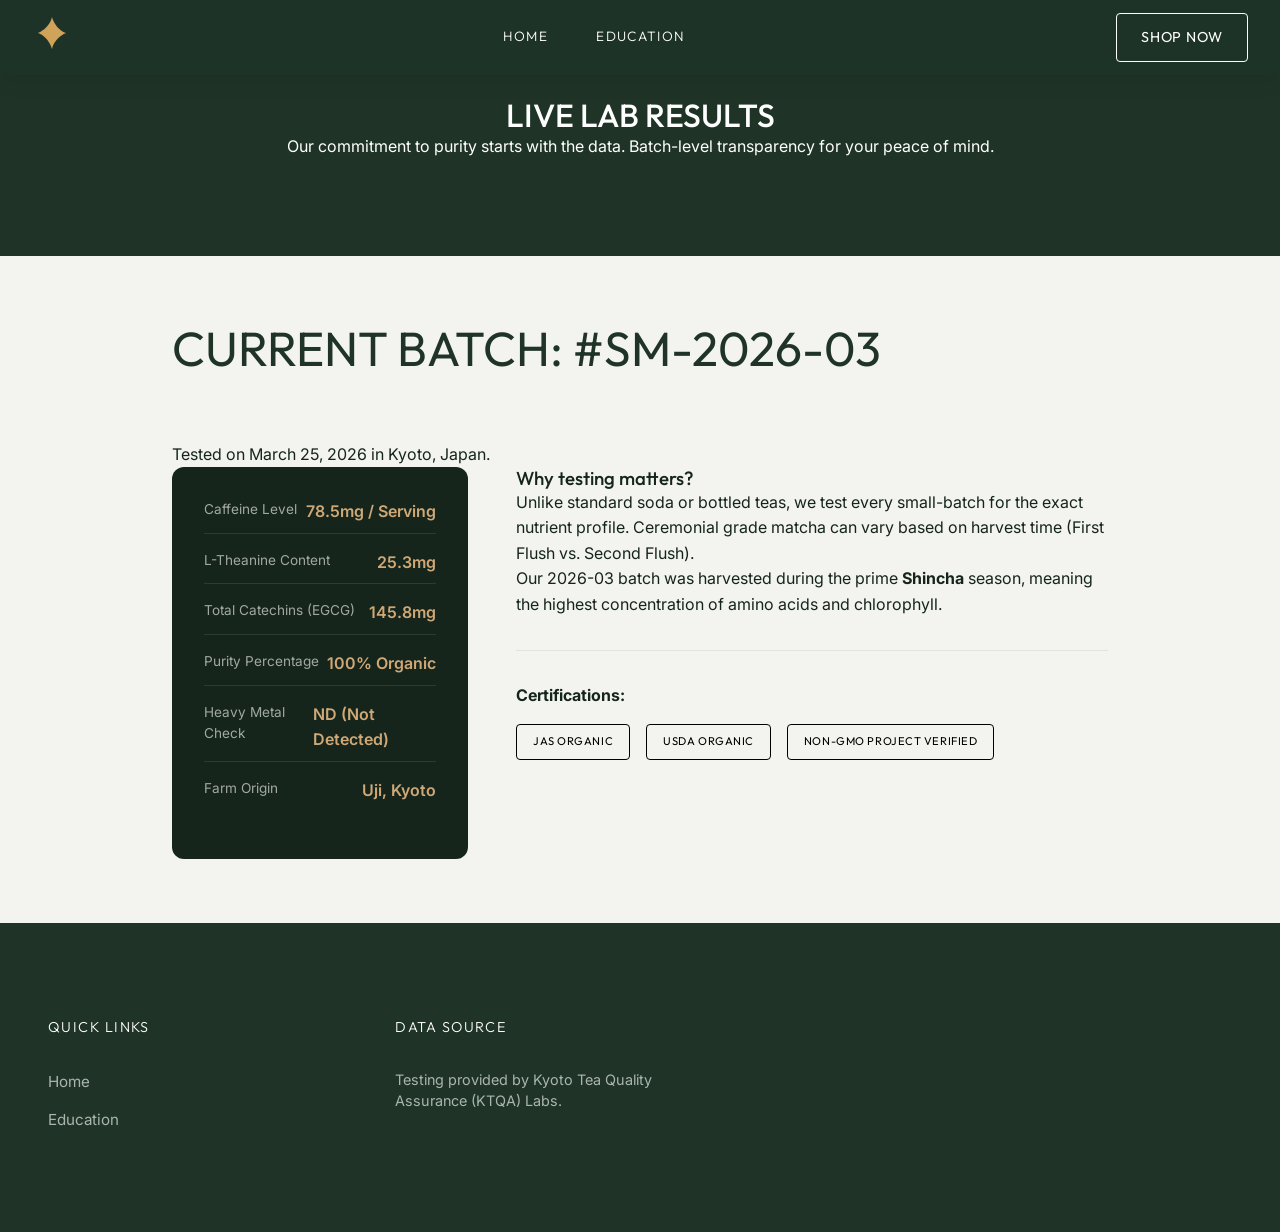
==== site/batch-results.html @ efbbfa59 "feat: initialize website with landing page, education hub, and batch results dashboard" ====
<!DOCTYPE html>
<html lang="en">

<head>
    <meta charset="UTF-8">
    <meta name="viewport" content="width=device-width, initial-scale=1.0">
    <title>Live Lab | Batch Testing Results | Sparkling Matcha</title>
    <meta name="description"
        content="View real-time testing for your sparkling matcha batch. Radical transparency in antioxidants, caffeine, and purity.">
    <link rel="stylesheet" href="style.css">
    <link rel="preconnect" href="https://fonts.googleapis.com">
    <link rel="preconnect" href="https://fonts.gstatic.com" crossorigin>
    <link href="https://fonts.googleapis.com/css2?family=Outfit:wght@300;400;500;600;700&family=Inter:wght@300;400;500;600&display=swap" rel="stylesheet">
</head>

<body>
    <!-- Navigation -->
    <nav class="navbar scrolled">
        <div class="nav-container">
            <a href="index.html" class="logo">
                <svg width="40" height="40" viewBox="0 0 40 40" fill="none" xmlns="http://www.w3.org/2000/svg">
                    <path d="M20 0C20 0 23 12 34 16C34 16 23 20 20 32C20 32 17 20 6 16C6 16 17 12 20 0Z" fill="#D0A35A" />
                </svg>
            </a>
            <div class="nav-links">
                <a href="index.html">HOME</a>
                <a href="education.html">EDUCATION</a>
            </div>
            <div class="nav-actions">
                <a href="index.html#shop" class="btn btn-outline">SHOP NOW</a>
            </div>
        </div>
    </nav>

    <!-- Lab Hero -->
    <header class="edu-hero">
        <div class="container">
            <h1>LIVE LAB RESULTS</h1>
            <p>Our commitment to purity starts with the data. Batch-level transparency for your peace of mind.</p>
        </div>
    </header>

    <main class="edu-container">
        <section class="lab-dashboard">
            <h2 class="section-title">CURRENT BATCH: #SM-2026-03</h2>
            <p>Tested on March 25, 2026 in Kyoto, Japan.</p>
            
            <div class="lab-grid">
                <!-- Batch Info Card -->
                <div class="batch-box">
                    <div class="stat-row">
                        <span class="stat-label">Caffeine Level</span>
                        <span class="stat-value">78.5mg / Serving</span>
                    </div>
                    <div class="stat-row">
                        <span class="stat-label">L-Theanine Content</span>
                        <span class="stat-value">25.3mg</span>
                    </div>
                    <div class="stat-row">
                        <span class="stat-label">Total Catechins (EGCG)</span>
                        <span class="stat-value">145.8mg</span>
                    </div>
                    <div class="stat-row">
                        <span class="stat-label">Purity Percentage</span>
                        <span class="stat-value">100% Organic</span>
                    </div>
                    <div class="stat-row">
                        <span class="stat-label">Heavy Metal Check</span>
                        <span class="stat-value">ND (Not Detected)</span>
                    </div>
                    <div class="stat-row" style="border-bottom: none;">
                        <span class="stat-label">Farm Origin</span>
                        <span class="stat-value">Uji, Kyoto</span>
                    </div>
                </div>

                <!-- Lab Explanation -->
                <div class="lab-text">
                    <h3>Why testing matters?</h3>
                    <p>Unlike standard soda or bottled teas, we test every small-batch for the exact nutrient profile. Ceremonial grade matcha can vary based on harvest time (First Flush vs. Second Flush).</p>
                    <p>Our 2026-03 batch was harvested during the prime <strong>Shincha</strong> season, meaning the highest concentration of amino acids and chlorophyll.</p>
                    <div class="divider" style="margin: 2rem 0; border-top: 1px solid #e2e4dc;"></div>
                    <p><strong>Certifications:</strong></p>
                    <div style="display: flex; gap: 1rem; margin-top: 1rem;">
                        <span class="btn btn-outline btn-dark" style="color: black; border-color: black; font-size: 0.7rem; padding: 0.5rem 1rem;">JAS Organic</span>
                        <span class="btn btn-outline btn-dark" style="color: black; border-color: black; font-size: 0.7rem; padding: 0.5rem 1rem;">USDA Organic</span>
                        <span class="btn btn-outline btn-dark" style="color: black; border-color: black; font-size: 0.7rem; padding: 0.5rem 1rem;">Non-GMO Project Verified</span>
                    </div>
                </div>
            </div>
        </section>
    </main>

    <footer class="footer">
        <div class="container footer-grid">
            <div class="footer-links">
                <h4>QUICK LINKS</h4>
                <ul>
                    <li><a href="index.html">Home</a></li>
                    <li><a href="education.html">Education</a></li>
                </ul>
            </div>
            <div class="footer-transparency">
                <h4>DATA SOURCE</h4>
                <p>Testing provided by Kyoto Tea Quality Assurance (KTQA) Labs.</p>
            </div>
        </div>
    </footer>

    <script src="script.js"></script>
</body>

</html>
---- site/style.css ----
/* Reset & Base Styles */
:root {
    --color-bg-light: #f3f4ef;
    --color-bg-dark: #1f3427;
    --color-bg-darker: #15251c;
    --color-accent: #d0a876;
    --color-accent-hover: #ebc18d;
    --color-text-dark: #15251c;
    --color-text-light: #ffffff;
    --color-text-muted: #aab5af;

    --font-heading: 'Outfit', sans-serif;
    --font-body: 'Inter', sans-serif;

    --spacing-xs: 0.5rem;
    --spacing-sm: 1rem;
    --spacing-md: 2rem;
    --spacing-lg: 4rem;
    --spacing-xl: 6rem;

    --border-radius: 12px;
    --transition-fast: 0.2s cubic-bezier(0.4, 0, 0.2, 1);
    --transition-medium: 0.4s cubic-bezier(0.4, 0, 0.2, 1);
}

* {
    margin: 0;
    padding: 0;
    box-sizing: border-box;
    -webkit-font-smoothing: antialiased;
    -moz-osx-font-smoothing: grayscale;
}

body {
    font-family: var(--font-body);
    background-color: var(--color-bg-light);
    color: var(--color-text-dark);
    line-height: 1.6;
    overflow-x: hidden;
    margin: 0;
    padding: 0;
}

h1,
h2,
h3,
h4 {
    font-family: var(--font-heading);
    font-weight: 500;
    line-height: 1.2;
}

a {
    text-decoration: none;
    color: inherit;
    transition: var(--transition-fast);
}

ul {
    list-style: none;
}

/* Screen Reader Only / Visually Hidden */
.sr-only {
    position: absolute;
    width: 1px;
    height: 1px;
    padding: 0;
    margin: -1px;
    overflow: hidden;
    clip: rect(0, 0, 0, 0);
    white-space: nowrap;
    border: 0;
}

.container {
    width: 100%;
    max-width: 1400px;
    margin: 0 auto;
    padding: 0 var(--spacing-sm);
}

/* Preloader */
.preloader {
    position: fixed;
    top: 0;
    left: 0;
    width: 100vw;
    height: 100vh;
    background-color: var(--color-bg-darker);
    display: flex;
    justify-content: center;
    align-items: center;
    z-index: 9999;
    transition: opacity 0.5s ease, visibility 0.5s ease;
}

.preloader.fade-out {
    opacity: 0;
    visibility: hidden;
}

.spinner {
    width: 50px;
    height: 50px;
    border: 3px solid rgba(208, 163, 90, 0.2);
    border-radius: 50%;
    border-top-color: var(--color-accent);
    animation: spin 1s linear infinite;
}

@keyframes spin {
    to {
        transform: rotate(360deg);
    }
}

/* Typography Enhancements */
.section-title {
    font-size: 3rem;
    margin-bottom: var(--spacing-lg);
    font-weight: 400;
    color: var(--color-bg-dark);
}

/* Button Component */
.btn {
    display: inline-flex;
    align-items: center;
    justify-content: center;
    padding: 0.75rem 1.5rem;
    font-family: var(--font-heading);
    font-weight: 400;
    font-size: 0.9rem;
    letter-spacing: 0.05em;
    border-radius: 4px;
    /* Slight pill feel or sharp? Mockup is slightly rounded */
    cursor: pointer;
    transition: var(--transition-medium);
    border: 1px solid transparent;
    text-transform: uppercase;
}

.btn-solid {
    background-color: var(--color-accent);
    color: var(--color-bg-darker);
    font-weight: 500;
}

.btn-solid:hover {
    background-color: var(--color-accent-hover);
    transform: translateY(-2px);
    box-shadow: 0 4px 12px rgba(208, 168, 118, 0.4);
}

.btn-outline {
    background-color: transparent;
    border-color: var(--color-text-light);
    color: var(--color-text-light);
}

.btn-outline:hover {
    background-color: var(--color-text-light);
    color: var(--color-bg-dark);
}

.btn-full {
    width: 100%;
}

/* Navigation Section */
.navbar {
    position: fixed;
    top: 0;
    left: 0;
    width: 100%;
    z-index: 1000;
    background-color: var(--color-bg-dark);
    /* Solid background initially */
    padding: 1rem 0;
    transition: background-color var(--transition-medium), padding var(--transition-medium), box-shadow var(--transition-medium);
}

.navbar.scrolled {
    background-color: rgba(31, 52, 39, 0.95);
    backdrop-filter: blur(10px);
    padding: 0.8rem 0;
    box-shadow: 0 4px 20px rgba(0, 0, 0, 0.1);
}

.nav-container {
    display: flex;
    justify-content: space-between;
    align-items: center;
    max-width: 1400px;
    margin: 0 auto;
    padding: 0 2rem;
}

.logo svg {
    display: block;
    transition: transform var(--transition-fast);
}

.logo:hover svg {
    transform: scale(1.05);
}

.nav-links {
    display: flex;
    gap: 3rem;
}

.nav-links a {
    color: var(--color-text-light);
    font-family: var(--font-heading);
    font-size: 0.85rem;
    font-weight: 300;
    letter-spacing: 0.1em;
    text-transform: uppercase;
    position: relative;
    padding: 0.5rem 0;
}

.nav-links a::after {
    content: '';
    position: absolute;
    bottom: 0;
    left: 0;
    width: 0;
    height: 1px;
    background-color: var(--color-accent);
    transition: width var(--transition-medium);
}

.nav-links a:hover::after {
    width: 100%;
}

.nav-actions {
    display: flex;
    align-items: center;
    gap: 1rem;
}

.mobile-menu-btn {
    background: none;
    border: none;
    cursor: pointer;
    display: none;
}

/* Hero Section */
.hero {
    position: relative;
    height: 100vh;
    /* Takes up entire viewport */
    min-height: 500px;
    display: flex;
    align-items: flex-end;
    overflow: hidden;
    padding-bottom: var(--spacing-xl);
}

.hero-bg {
    position: absolute;
    top: 0;
    left: 0;
    width: 100%;
    height: 100%;
    z-index: -1;
}

.hero-bg img {
    width: 100%;
    height: 100%;
    object-fit: cover;
    object-position: center;
    /* Removed animation for smoother feel, using CSS overlay instead */
}

/* Gradient Overlay for Text Readability */
.hero::after {
    content: '';
    position: absolute;
    bottom: 0;
    left: 0;
    width: 100%;
    height: 60%;
    background: linear-gradient(to top, rgba(15, 25, 18, 0.9), transparent);
    z-index: 0;
}

.hero-content {
    position: relative;
    z-index: 10;
    display: flex;
    justify-content: space-between;
    align-items: flex-end;
    width: 100%;
    max-width: 1400px;
    margin: 0 auto;
    padding: 0 4rem;
}

.hero-text h1 {
    color: var(--color-text-light);
    font-size: 4rem;
    font-weight: 400;
    line-height: 1.1;
    margin-bottom: 0.5rem;
    letter-spacing: 0.02em;
}

.hero-text p {
    color: var(--color-text-light);
    font-size: 1.2rem;
    font-weight: 300;
    opacity: 0.9;
}

.hero-cta {
    margin-bottom: 2rem;
}

/* Products Section */
.products {
    padding: var(--spacing-xl) 2rem;
    background-color: var(--color-bg-light);
}

.products-grid {
    display: grid;
    grid-template-columns: repeat(3, 1fr);
    gap: 2rem;
}

.product-card {
    position: relative;
    border-radius: var(--border-radius);
    overflow: hidden;
    aspect-ratio: 3/4;
    cursor: pointer;
    box-shadow: 0 10px 30px rgba(0, 0, 0, 0.05);
    background-color: #e2e4dc;
    /* Placeholder color in case image has alpha */
}

.product-card:hover .product-image img {
    transform: scale(1.05);
}

.product-image {
    width: 100%;
    height: 100%;
    position: relative;
}

.product-image img {
    width: 100%;
    height: 100%;
    object-fit: cover;
    transition: transform var(--transition-medium);
}

.product-card::before {
    content: '';
    position: absolute;
    bottom: 0;
    left: 0;
    width: 100%;
    height: 50%;
    background: linear-gradient(to top, rgba(20, 20, 20, 0.8), transparent);
    z-index: 1;
    pointer-events: none;
}

.product-info {
    position: absolute;
    bottom: 0;
    left: 0;
    width: 100%;
    padding: 2rem;
    z-index: 10;
    display: flex;
    flex-direction: column;
    align-items: center;
    gap: 1rem;
    opacity: 0.9;
    /* Slight opacity until hover */
    transition: opacity var(--transition-fast), transform var(--transition-medium);
    transform: translateY(10px);
}

.product-card:hover .product-info {
    opacity: 1;
    transform: translateY(0);
}

.product-link,
.discover-btn {
    background: none;
    border: none;
    cursor: pointer;
    font-family: var(--font-body);
    color: var(--color-text-light);
    font-size: 0.75rem;
    letter-spacing: 0.1em;
    text-transform: uppercase;
    text-decoration: underline;
    text-underline-offset: 4px;
    padding: 0;
    transition: color var(--transition-fast);
}

.product-link:hover,
.discover-btn:hover {
    color: var(--color-accent);
}

/* Overlay Styles */
.product-overlay {
    position: absolute;
    top: 0;
    left: 0;
    width: 100%;
    height: 100%;
    background-color: rgba(31, 52, 39, 0.9);
    z-index: 20;
    display: flex;
    align-items: stretch;
    justify-content: center;
    padding: 3rem 2rem 2rem 2rem;
    color: var(--color-text-light);
    opacity: 0;
    visibility: hidden;
    pointer-events: none;
    transition: opacity var(--transition-medium), visibility var(--transition-medium);
}

.product-card.overlay-active .product-overlay {
    opacity: 1;
    visibility: visible;
    pointer-events: all;
}

.overlay-content {
    display: flex;
    flex-direction: column;
    align-items: center;
    width: 100%;
    text-align: center;
    transform: translateY(20px);
    transition: transform var(--transition-medium);
}

.product-card.overlay-active .overlay-content {
    transform: translateY(0);
}

.overlay-content h3 {
    font-size: 1.5rem;
    margin-bottom: 1rem;
    color: var(--color-accent);
}

.overlay-content p {
    font-size: 0.95rem;
    margin-bottom: 1.5rem;
    line-height: 1.5;
    font-weight: 300;
}

.overlay-content p:last-of-type {
    margin-top: auto;
    margin-bottom: 2rem;
}

.product-card.overlay-active .product-info {
    opacity: 0 !important;
    visibility: hidden;
    pointer-events: none;
}

/* Background text styling for the cards, hidden behind image if image is full */
.bg-text {
    position: absolute;
    top: 50%;
    left: 50%;
    transform: translate(-50%, -50%);
    color: rgba(255, 255, 255, 0.7);
    font-size: 5rem;
    font-weight: 300;
    white-space: nowrap;
    z-index: 0;
    pointer-events: none;
    letter-spacing: 0.05em;
    mix-blend-mode: overlay;
}

/* Benefits Section */
.benefits {
    padding: var(--spacing-xl) 2rem;
    background-color: #f8f9f6;
    border-top: 1px solid #e2e4dc;
}

.benefits .container {
    max-width: 1200px;
}

.benefits-grid {
    display: grid;
    grid-template-columns: repeat(4, 1fr);
    gap: 3rem;
    align-items: flex-start;
}

.benefit-item {
    display: flex;
    align-items: center;
    gap: 1.5rem;
}

.benefit-item .icon {
    flex-shrink: 0;
    transition: transform var(--transition-fast);
}

.benefit-item:hover .icon {
    transform: translateY(-5px);
}

.benefit-text h3 {
    font-family: var(--font-heading);
    font-size: 1.1rem;
    font-weight: 600;
    color: var(--color-bg-dark);
    margin-bottom: 0.5rem;
    text-transform: uppercase;
    letter-spacing: 0.05em;
}

.benefit-text p {
    font-family: var(--font-body);
    font-size: 0.9rem;
    color: var(--color-text-dark);
    opacity: 0.8;
    line-height: 1.4;
}

/* Footer Section */
.footer {
    background-color: var(--color-bg-dark);
    color: var(--color-text-light);
    padding: var(--spacing-xl) 2rem;
}

.footer-grid {
    display: grid;
    grid-template-columns: 1fr 1.5fr 1fr auto;
    /* Social columns wider */
    gap: 4rem;
    align-items: start;
}

.footer h4 {
    font-size: 0.9rem;
    font-weight: 300;
    letter-spacing: 0.1em;
    color: var(--color-text-light);
    margin-bottom: 2rem;
    text-transform: uppercase;
}

.social-header {
    display: flex;
    align-items: center;
    gap: 0.5rem;
    font-family: var(--font-heading);
    font-size: 0.9rem;
    letter-spacing: 0.05em;
    margin-bottom: 1.5rem;
}

.social-thumbnails {
    display: flex;
    gap: 0.5rem;
}

.social-thumbnails img {
    width: 60px;
    height: 60px;
    object-fit: cover;
    border-radius: 4px;
    cursor: pointer;
    transition: transform var(--transition-fast);
}

.social-thumbnails img:hover {
    transform: scale(1.1);
}

.newsletter-form {
    display: flex;
    gap: 0;
}

.newsletter-form input {
    background-color: var(--color-text-light);
    border: none;
    padding: 0.75rem 1rem;
    font-family: var(--font-body);
    font-size: 0.9rem;
    width: 100%;
    max-width: 250px;
    border-radius: 4px 0 0 4px;
    outline: none;
    color: var(--color-text-dark);
}

.newsletter-form .btn {
    border-radius: 0 4px 4px 0;
}

.footer-links ul {
    display: flex;
    flex-direction: column;
    gap: 0.8rem;
}

.footer-links a {
    color: var(--color-text-muted);
    font-size: 0.95rem;
}

.footer-links a:hover {
    color: var(--color-text-light);
    padding-left: 5px;
    /* Tiny slide animation on hover */
}

/* Responsive Desgin */
@media (max-width: 1024px) {
    .hero-text h1 {
        font-size: 3rem;
    }

    .products-grid {
        grid-template-columns: repeat(2, 1fr);
    }

    .benefits-grid {
        grid-template-columns: repeat(2, 1fr);
        row-gap: 3rem;
    }

    .footer-grid {
        grid-template-columns: 1fr 1fr;
        row-gap: 4rem;
    }
}

@media (max-width: 768px) {

    /* Navbar adjustments */
    .hero {
        padding-bottom: 2rem;
        /* Move button down on mobile */
    }

    .nav-links {
        position: fixed;
        top: 0;
        right: -100%;
        width: 80%;
        max-width: 300px;
        height: 100vh;
        background-color: var(--color-bg-darker);
        flex-direction: column;
        justify-content: center;
        align-items: center;
        transition: right var(--transition-medium);
        z-index: 1001;
        /* Above navbar */
        box-shadow: -10px 0 30px rgba(0, 0, 0, 0.5);
    }

    .nav-links.active {
        right: 0;
    }

    .nav-container {
        padding: 0 1rem;
    }

    .nav-actions .btn-outline {
        display: none;
        /* Hide Shop Now on very small mobile for space, or keep it? */
    }

    .mobile-menu-btn {
        display: flex;
        z-index: 1002;
    }

    .hero-text {
        display: none;
    }

    .hero-content {
        flex-direction: column;
        align-items: center;
        /* Center the CTA button since text is gone */
        padding: 0 1.5rem;
        gap: 2rem;
        width: 100%;
    }

    .hero-text h1 {
        font-size: 2.5rem;
    }

    .products-grid {
        grid-template-columns: 1fr;
    }

    .product-card {
        aspect-ratio: auto;
        height: 500px;
    }

    .benefits-grid {
        grid-template-columns: 1fr;
        gap: 2rem;
    }

    .footer-grid {
        grid-template-columns: 1fr;
        gap: 3rem;
    }
}

/* New Sections Styling */
.section-subtitle {
    text-align: center;
    font-size: 1.1rem;
    color: var(--color-text-dark);
    opacity: 0.7;
    margin-top: -2rem;
    margin-bottom: 3rem;
}

/* UGC Grid */
.ugc {
    padding: var(--spacing-xl) 2rem;
    background-color: var(--color-bg-darker);
    color: var(--color-text-light);
}

.ugc .section-title {
    color: var(--color-text-light);
    text-align: center;
}

.ugc-grid {
    display: grid;
    grid-template-columns: repeat(4, 1fr);
    gap: 1.5rem;
}

.ugc-item {
    position: relative;
    border-radius: var(--border-radius);
    overflow: hidden;
    aspect-ratio: 1/1;
    background-color: #000;
}

.ugc-item img, 
.ugc-item video {
    width: 100%;
    height: 100%;
    object-fit: cover;
    opacity: 0.8;
    transition: opacity var(--transition-fast), transform var(--transition-medium);
}

.ugc-item:hover img,
.ugc-item:hover video {
    opacity: 1;
    transform: scale(1.05);
}

.social-tag {
    position: absolute;
    bottom: 1rem;
    left: 1rem;
    background: rgba(0, 0, 0, 0.6);
    backdrop-filter: blur(4px);
    padding: 0.3rem 0.8rem;
    border-radius: 20px;
    font-size: 0.75rem;
    font-weight: 500;
    letter-spacing: 0.05em;
}

.video-placeholder {
    width: 100%;
    height: 100%;
    display: flex;
    flex-direction: column;
    justify-content: center;
    align-items: center;
    gap: 1rem;
    color: var(--color-accent);
    background: linear-gradient(45deg, #15251c, #1f3427);
}

/* Store Locator */
.store-locator {
    padding: var(--spacing-xl) 2rem;
    background-color: var(--color-bg-light);
}

.locator-content {
    max-width: 800px;
    margin: 0 auto;
    text-align: center;
}

.store-finder {
    display: flex;
    gap: 0;
    margin: 2rem 0;
    justify-content: center;
}

.store-finder input {
    padding: 1rem 1.5rem;
    border: 1px solid #e2e4dc;
    border-radius: 4px 0 0 4px;
    width: 100%;
    max-width: 400px;
    font-family: var(--font-body);
    outline: none;
}

.store-finder .btn {
    border-radius: 0 4px 4px 0;
}

.store-results {
    display: grid;
    grid-template-columns: repeat(2, 1fr);
    gap: 1.5rem;
    text-align: left;
}

.store-card {
    background: white;
    padding: 1.5rem;
    border-radius: var(--border-radius);
    box-shadow: 0 4px 15px rgba(0,0,0,0.05);
    border: 1px solid transparent;
    transition: var(--transition-fast);
}

.store-card:hover {
    border-color: var(--color-accent);
}

.store-card h5 {
    font-family: var(--font-heading);
    font-size: 1.1rem;
    margin-bottom: 0.5rem;
}

.store-card p {
    font-size: 0.9rem;
    color: var(--color-text-dark);
    opacity: 0.7;
    margin-bottom: 1rem;
}

.store-link {
    font-size: 0.8rem;
    text-transform: uppercase;
    color: var(--color-accent);
    font-weight: 600;
    letter-spacing: 0.05em;
    text-decoration: underline;
}

/* Footer Transparency */
.footer-transparency {
    max-width: 300px;
}

.footer-transparency p {
    font-size: 0.9rem;
    color: var(--color-text-muted);
    line-height: 1.5;
    margin-bottom: 1.5rem;
}

.transparency-link {
    color: var(--color-accent);
    font-size: 0.85rem;
    font-weight: 500;
}

/* Education Hub & Comparison Table */
.edu-hero {
    padding: var(--spacing-xl) 2rem;
    background-color: var(--color-bg-dark);
    color: var(--color-text-light);
    text-align: center;
}

.edu-container {
    max-width: 1000px;
    margin: 0 auto;
    padding: var(--spacing-lg) 2rem;
}

.comparison-table {
    width: 100%;
    border-collapse: collapse;
    margin: 3rem 0;
    border-radius: var(--border-radius);
    overflow: hidden;
    box-shadow: 0 10px 40px rgba(0,0,0,0.1);
    background: white;
}

.comparison-table th, 
.comparison-table td {
    padding: 1.5rem;
    text-align: left;
    border-bottom: 1px solid #f0f0f0;
}

.comparison-table th {
    background-color: var(--color-bg-dark);
    color: white;
    font-family: var(--font-heading);
    text-transform: uppercase;
    font-size: 0.85rem;
    letter-spacing: 0.1em;
}

.comparison-table tr:last-child td {
    border-bottom: none;
}

.highlight-col {
    background-color: rgba(208, 163, 90, 0.05);
    font-weight: 600;
}

.comparison-table .check {
    color: #2ecc71;
    font-weight: bold;
}

.comparison-table .cross {
    color: #e74c3c;
    font-weight: bold;
}

/* Article Styling */
.article-grid {
    display: grid;
    grid-template-columns: repeat(3, 1fr);
    gap: 2rem;
    margin-top: 4rem;
}

.article-card {
    background: white;
    border-radius: var(--border-radius);
    overflow: hidden;
    box-shadow: 0 5px 20px rgba(0,0,0,0.05);
    transition: transform var(--transition-medium);
}

.article-card:hover {
    transform: translateY(-10px);
}

.article-img {
    height: 200px;
    background-color: #ddd;
    background-size: cover;
    background-position: center;
}

.article-content {
    padding: 1.5rem;
}

.article-content h4 {
    font-size: 1.25rem;
    margin-bottom: 1rem;
    color: var(--color-bg-dark);
}

.article-content p {
    font-size: 0.9rem;
    color: var(--color-text-dark);
    opacity: 0.7;
    margin-bottom: 1.5rem;
}

/* Batch Results Sidebar/Dashboard */
.lab-grid {
    display: grid;
    grid-template-columns: 1fr 2fr;
    gap: 3rem;
}

.batch-box {
    background: var(--color-bg-darker);
    color: white;
    padding: 2rem;
    border-radius: var(--border-radius);
}

.stat-row {
    display: flex;
    justify-content: space-between;
    margin-bottom: 1rem;
    padding-bottom: 0.5rem;
    border-bottom: 1px solid rgba(255,255,255,0.1);
}

.stat-label {
    opacity: 0.6;
    font-size: 0.85rem;
}

.stat-value {
    font-weight: 600;
    color: var(--color-accent);
}

/* Responsive Fixes */
@media (max-width: 1024px) {
    .ugc-grid {
        grid-template-columns: repeat(2, 1fr);
    }
    .article-grid {
        grid-template-columns: repeat(2, 1fr);
    }
}

@media (max-width: 768px) {
    .store-results {
        grid-template-columns: 1fr;
    }
    .comparison-table {
        display: block;
        overflow-x: auto;
    }
    .article-grid {
        grid-template-columns: 1fr;
    }
    .lab-grid {
        grid-template-columns: 1fr;
    }
}
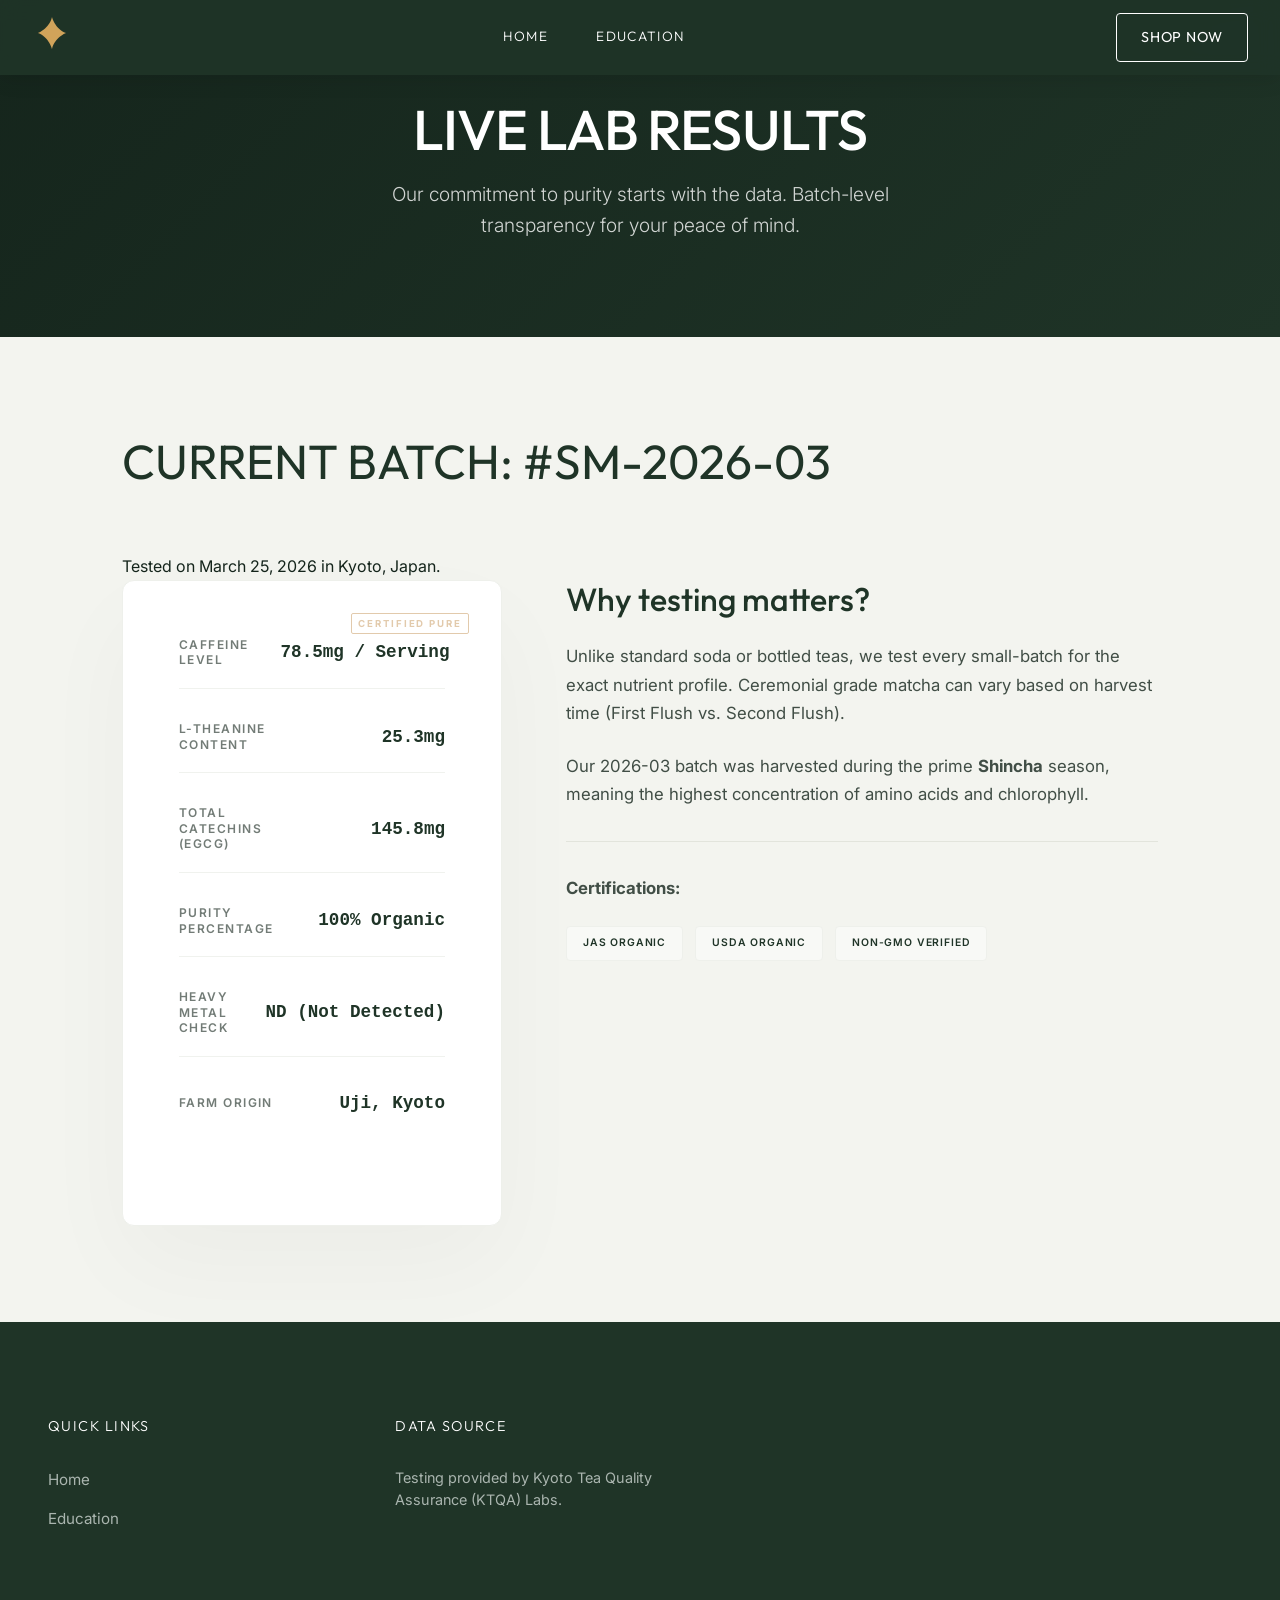
==== commit 0bff9ca4: "modified:   site/batch-results.html 	modified:   site/style.css" ====
--- a/site/batch-results.html
+++ b/site/batch-results.html
@@ -10,7 +10,9 @@
     <link rel="stylesheet" href="style.css">
     <link rel="preconnect" href="https://fonts.googleapis.com">
     <link rel="preconnect" href="https://fonts.gstatic.com" crossorigin>
-    <link href="https://fonts.googleapis.com/css2?family=Outfit:wght@300;400;500;600;700&family=Inter:wght@300;400;500;600&display=swap" rel="stylesheet">
+    <link
+        href="https://fonts.googleapis.com/css2?family=Outfit:wght@300;400;500;600;700&family=Inter:wght@300;400;500;600&display=swap"
+        rel="stylesheet">
 </head>
 
 <body>
@@ -19,7 +21,8 @@
         <div class="nav-container">
             <a href="index.html" class="logo">
                 <svg width="40" height="40" viewBox="0 0 40 40" fill="none" xmlns="http://www.w3.org/2000/svg">
-                    <path d="M20 0C20 0 23 12 34 16C34 16 23 20 20 32C20 32 17 20 6 16C6 16 17 12 20 0Z" fill="#D0A35A" />
+                    <path d="M20 0C20 0 23 12 34 16C34 16 23 20 20 32C20 32 17 20 6 16C6 16 17 12 20 0Z"
+                        fill="#D0A35A" />
                 </svg>
             </a>
             <div class="nav-links">
@@ -44,7 +47,7 @@
         <section class="lab-dashboard">
             <h2 class="section-title">CURRENT BATCH: #SM-2026-03</h2>
             <p>Tested on March 25, 2026 in Kyoto, Japan.</p>
-            
+
             <div class="lab-grid">
                 <!-- Batch Info Card -->
                 <div class="batch-box">
@@ -72,19 +75,22 @@
                         <span class="stat-label">Farm Origin</span>
                         <span class="stat-value">Uji, Kyoto</span>
                     </div>
+                    <!-- Lab Explanation <a href="#" class="btn btn-solid btn-full" style="margin-top: 2rem; font-size: 0.7rem;">DOWNLOAD CERTIFICATE (PDF)</a> -->
                 </div>
 
                 <!-- Lab Explanation -->
                 <div class="lab-text">
                     <h3>Why testing matters?</h3>
-                    <p>Unlike standard soda or bottled teas, we test every small-batch for the exact nutrient profile. Ceremonial grade matcha can vary based on harvest time (First Flush vs. Second Flush).</p>
-                    <p>Our 2026-03 batch was harvested during the prime <strong>Shincha</strong> season, meaning the highest concentration of amino acids and chlorophyll.</p>
+                    <p>Unlike standard soda or bottled teas, we test every small-batch for the exact nutrient profile.
+                        Ceremonial grade matcha can vary based on harvest time (First Flush vs. Second Flush).</p>
+                    <p>Our 2026-03 batch was harvested during the prime <strong>Shincha</strong> season, meaning the
+                        highest concentration of amino acids and chlorophyll.</p>
                     <div class="divider" style="margin: 2rem 0; border-top: 1px solid #e2e4dc;"></div>
                     <p><strong>Certifications:</strong></p>
-                    <div style="display: flex; gap: 1rem; margin-top: 1rem;">
-                        <span class="btn btn-outline btn-dark" style="color: black; border-color: black; font-size: 0.7rem; padding: 0.5rem 1rem;">JAS Organic</span>
-                        <span class="btn btn-outline btn-dark" style="color: black; border-color: black; font-size: 0.7rem; padding: 0.5rem 1rem;">USDA Organic</span>
-                        <span class="btn btn-outline btn-dark" style="color: black; border-color: black; font-size: 0.7rem; padding: 0.5rem 1rem;">Non-GMO Project Verified</span>
+                    <div class="cert-badges">
+                        <span class="badge">JAS Organic</span>
+                        <span class="badge">USDA Organic</span>
+                        <span class="badge">Non-GMO Verified</span>
                     </div>
                 </div>
             </div>
@@ -110,4 +116,4 @@
     <script src="script.js"></script>
 </body>
 
-</html>
+</html>
--- a/site/style.css
+++ b/site/style.css
@@ -913,32 +913,49 @@
 /* Education Hub & Comparison Table */
 .edu-hero {
     padding: var(--spacing-xl) 2rem;
-    background-color: var(--color-bg-dark);
+    background: linear-gradient(135deg, var(--color-bg-darker) 0%, var(--color-bg-dark) 100%);
     color: var(--color-text-light);
     text-align: center;
+    position: relative;
+    overflow: hidden;
+}
+
+.edu-hero h1 {
+    font-size: 3.5rem;
+    letter-spacing: -0.02em;
+    margin-bottom: 1rem;
+}
+
+.edu-hero p {
+    font-size: 1.2rem;
+    font-weight: 300;
+    opacity: 0.8;
+    max-width: 600px;
+    margin: 0 auto;
 }
 
 .edu-container {
-    max-width: 1000px;
+    max-width: 1100px;
     margin: 0 auto;
-    padding: var(--spacing-lg) 2rem;
+    padding: var(--spacing-xl) 2rem;
 }
 
 .comparison-table {
     width: 100%;
-    border-collapse: collapse;
-    margin: 3rem 0;
+    border-collapse: separate;
+    border-spacing: 0;
+    margin: 4rem 0;
     border-radius: var(--border-radius);
     overflow: hidden;
-    box-shadow: 0 10px 40px rgba(0,0,0,0.1);
+    box-shadow: 0 20px 50px rgba(0,0,0,0.08);
     background: white;
 }
 
 .comparison-table th, 
 .comparison-table td {
-    padding: 1.5rem;
+    padding: 1.75rem 2rem;
     text-align: left;
-    border-bottom: 1px solid #f0f0f0;
+    border-bottom: 1px solid #f0f2ee;
 }
 
 .comparison-table th {
@@ -946,8 +963,9 @@
     color: white;
     font-family: var(--font-heading);
     text-transform: uppercase;
-    font-size: 0.85rem;
-    letter-spacing: 0.1em;
+    font-size: 0.75rem;
+    font-weight: 600;
+    letter-spacing: 0.15em;
 }
 
 .comparison-table tr:last-child td {
@@ -955,18 +973,19 @@
 }
 
 .highlight-col {
-    background-color: rgba(208, 163, 90, 0.05);
+    background-color: rgba(208, 163, 90, 0.03);
     font-weight: 600;
+    color: var(--color-bg-dark);
 }
 
 .comparison-table .check {
-    color: #2ecc71;
-    font-weight: bold;
+    color: #3b7a5a;
+    font-weight: 700;
 }
 
 .comparison-table .cross {
-    color: #e74c3c;
-    font-weight: bold;
+    color: #c0392b;
+    font-weight: 700;
 }
 
 /* Article Styling */
@@ -981,68 +1000,138 @@
     background: white;
     border-radius: var(--border-radius);
     overflow: hidden;
-    box-shadow: 0 5px 20px rgba(0,0,0,0.05);
-    transition: transform var(--transition-medium);
+    box-shadow: 0 10px 30px rgba(0,0,0,0.04);
+    transition: all var(--transition-medium);
+    border: 1px solid #f0f2ee;
 }
 
 .article-card:hover {
-    transform: translateY(-10px);
+    transform: translateY(-8px);
+    box-shadow: 0 20px 40px rgba(0,0,0,0.1);
+    border-color: var(--color-accent);
 }
 
 .article-img {
-    height: 200px;
-    background-color: #ddd;
+    height: 220px;
+    background-color: #f3f4ef;
     background-size: cover;
     background-position: center;
+    position: relative;
 }
 
 .article-content {
-    padding: 1.5rem;
+    padding: 2rem;
 }
 
 .article-content h4 {
-    font-size: 1.25rem;
+    font-size: 1.4rem;
+    line-height: 1.3;
     margin-bottom: 1rem;
     color: var(--color-bg-dark);
+    font-weight: 500;
 }
 
 .article-content p {
-    font-size: 0.9rem;
+    font-size: 0.95rem;
+    line-height: 1.6;
     color: var(--color-text-dark);
-    opacity: 0.7;
-    margin-bottom: 1.5rem;
+    opacity: 0.8;
+    margin-bottom: 2rem;
 }
 
 /* Batch Results Sidebar/Dashboard */
 .lab-grid {
     display: grid;
-    grid-template-columns: 1fr 2fr;
-    gap: 3rem;
+    grid-template-columns: 380px 1fr;
+    gap: 4rem;
+    align-items: start;
 }
 
 .batch-box {
-    background: var(--color-bg-darker);
-    color: white;
-    padding: 2rem;
+    background: white;
+    color: var(--color-text-dark);
+    padding: 3.5rem;
     border-radius: var(--border-radius);
+    border: 1px solid #eef0eb;
+    box-shadow: 0 40px 100px rgba(0,0,0,0.03);
+    position: relative;
+}
+
+.batch-box::before {
+    content: 'CERTIFIED PURE';
+    position: absolute;
+    top: 2rem;
+    right: 2rem;
+    font-size: 0.6rem;
+    color: var(--color-accent);
+    letter-spacing: 0.2em;
+    font-weight: 700;
+    border: 1px solid var(--color-accent);
+    padding: 2px 6px;
+    border-radius: 2px;
+    opacity: 0.6;
 }
 
 .stat-row {
     display: flex;
     justify-content: space-between;
-    margin-bottom: 1rem;
-    padding-bottom: 0.5rem;
-    border-bottom: 1px solid rgba(255,255,255,0.1);
+    align-items: center; /* Better than baseline for multi-line values */
+    margin-bottom: 2rem;
+    padding-bottom: 1.25rem;
+    border-bottom: 1px solid #f0f2ee;
+    gap: 2rem;
 }
 
 .stat-label {
     opacity: 0.6;
-    font-size: 0.85rem;
+    font-size: 0.75rem;
+    text-transform: uppercase;
+    letter-spacing: 0.12em;
+    font-weight: 600;
+    max-width: 120px;
+    line-height: 1.3;
 }
 
 .stat-value {
+    font-family: 'JetBrains Mono', 'Courier New', monospace;
     font-weight: 600;
-    color: var(--color-accent);
+    font-size: 1.1rem;
+    color: var(--color-bg-dark);
+    text-align: right;
+    white-space: nowrap; /* Prevent wrapping in data points */
+}
+
+.lab-text h3 {
+    font-size: 2rem;
+    margin-bottom: 1.5rem;
+    color: var(--color-bg-dark);
+}
+
+.lab-text p {
+    font-size: 1.05rem;
+    line-height: 1.7;
+    margin-bottom: 1.5rem;
+    opacity: 0.8;
+}
+
+/* Certification Badges */
+.cert-badges {
+    display: flex;
+    flex-wrap: wrap;
+    gap: 0.75rem;
+    margin-top: 1.5rem;
+}
+
+.badge {
+    padding: 0.5rem 1rem;
+    border: 1px solid #eef0eb;
+    background: #f8f9f6;
+    border-radius: 4px;
+    font-size: 0.65rem;
+    font-weight: 600;
+    text-transform: uppercase;
+    letter-spacing: 0.08em;
+    color: var(--color-bg-dark);
 }
 
 /* Responsive Fixes */
@@ -1068,5 +1157,16 @@
     }
     .lab-grid {
         grid-template-columns: 1fr;
+        gap: 2rem;
+    }
+    .batch-box {
+        padding: 2rem;
+        width: 100%;
+    }
+    .stat-row {
+        gap: 1rem;
+    }
+    .stat-value {
+        font-size: 1rem;
     }
 }
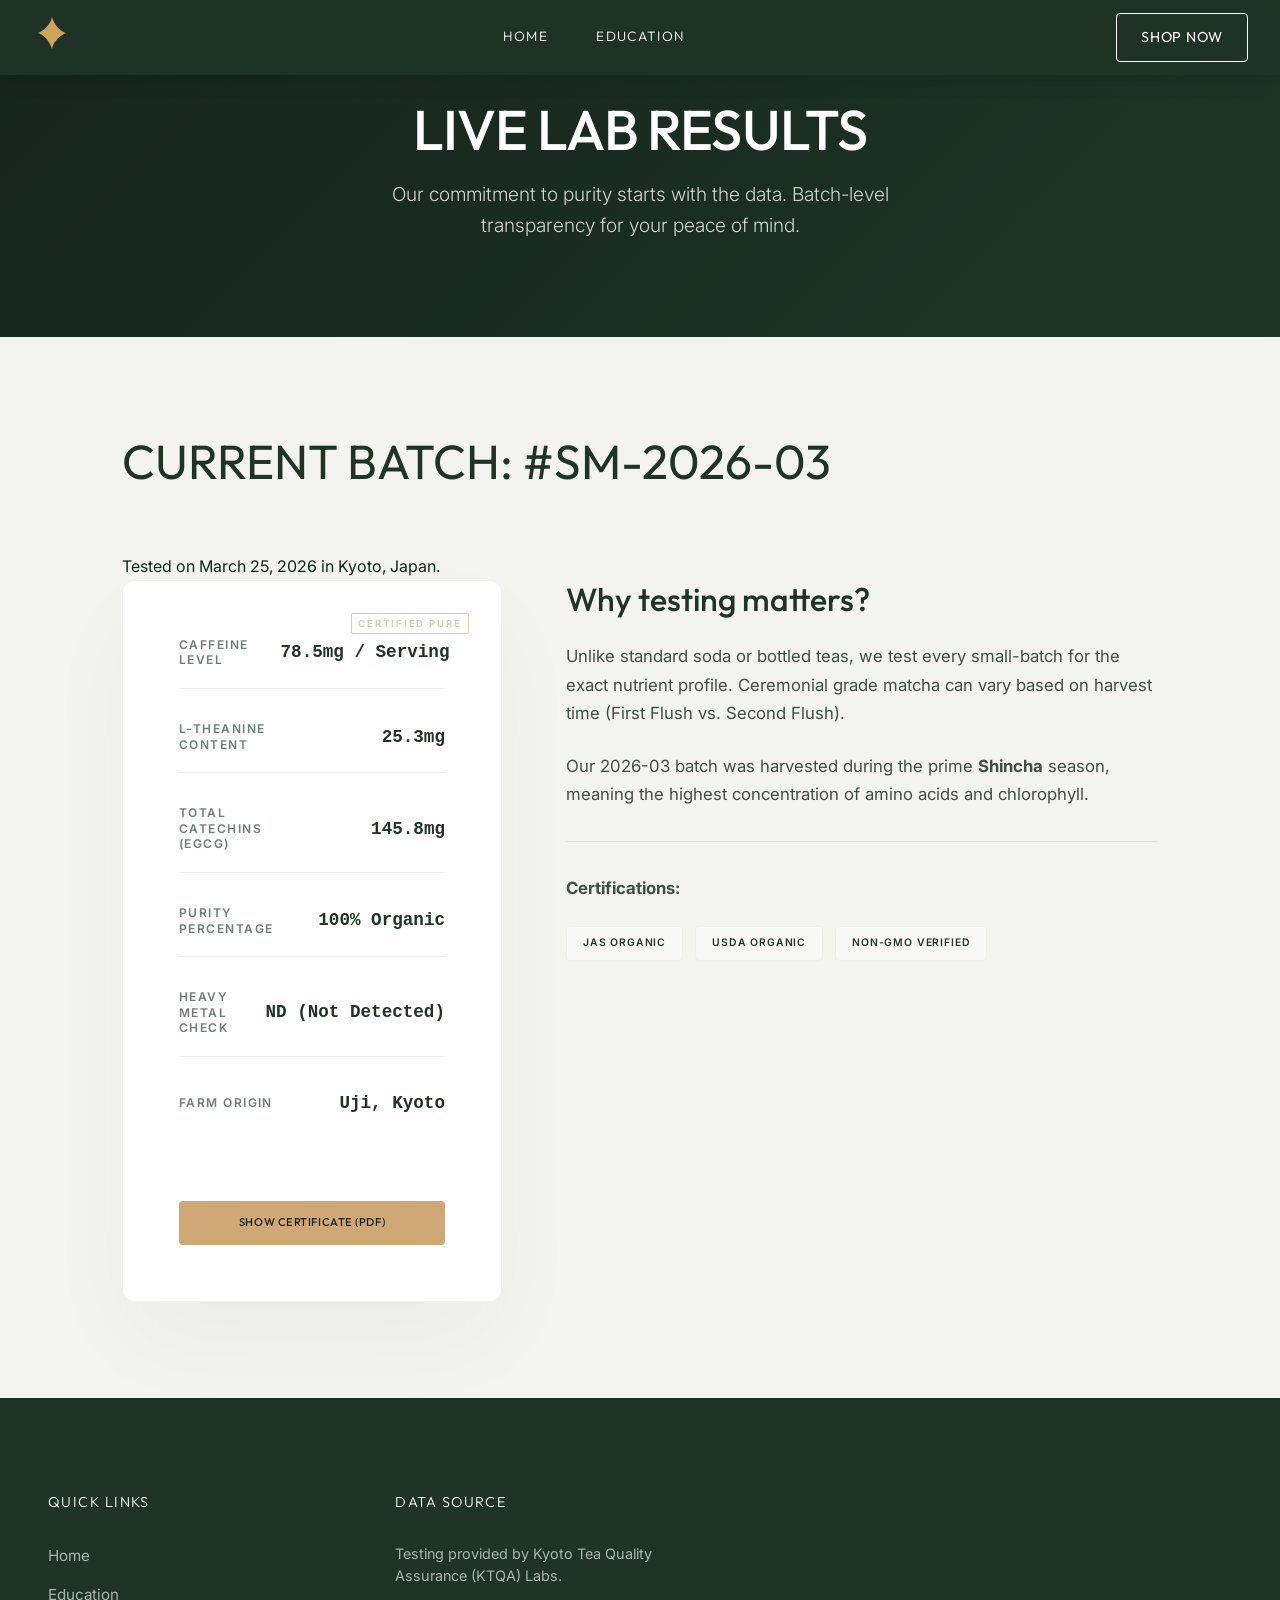
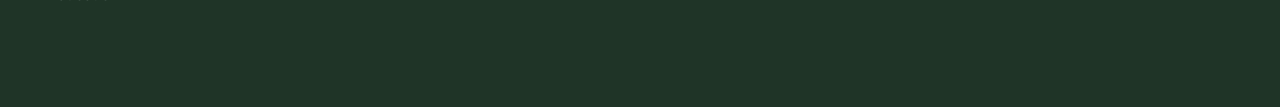
==== commit 757c991b: "modified:   site/batch-results.html" ====
--- a/site/batch-results.html
+++ b/site/batch-results.html
@@ -75,7 +75,8 @@
                         <span class="stat-label">Farm Origin</span>
                         <span class="stat-value">Uji, Kyoto</span>
                     </div>
-                    <!-- Lab Explanation <a href="#" class="btn btn-solid btn-full" style="margin-top: 2rem; font-size: 0.7rem;">DOWNLOAD CERTIFICATE (PDF)</a> -->
+                    <a href="#" class="btn btn-solid btn-full" style="margin-top: 2rem; font-size: 0.7rem;">SHOW
+                        CERTIFICATE (PDF)</a>
                 </div>
 
                 <!-- Lab Explanation -->
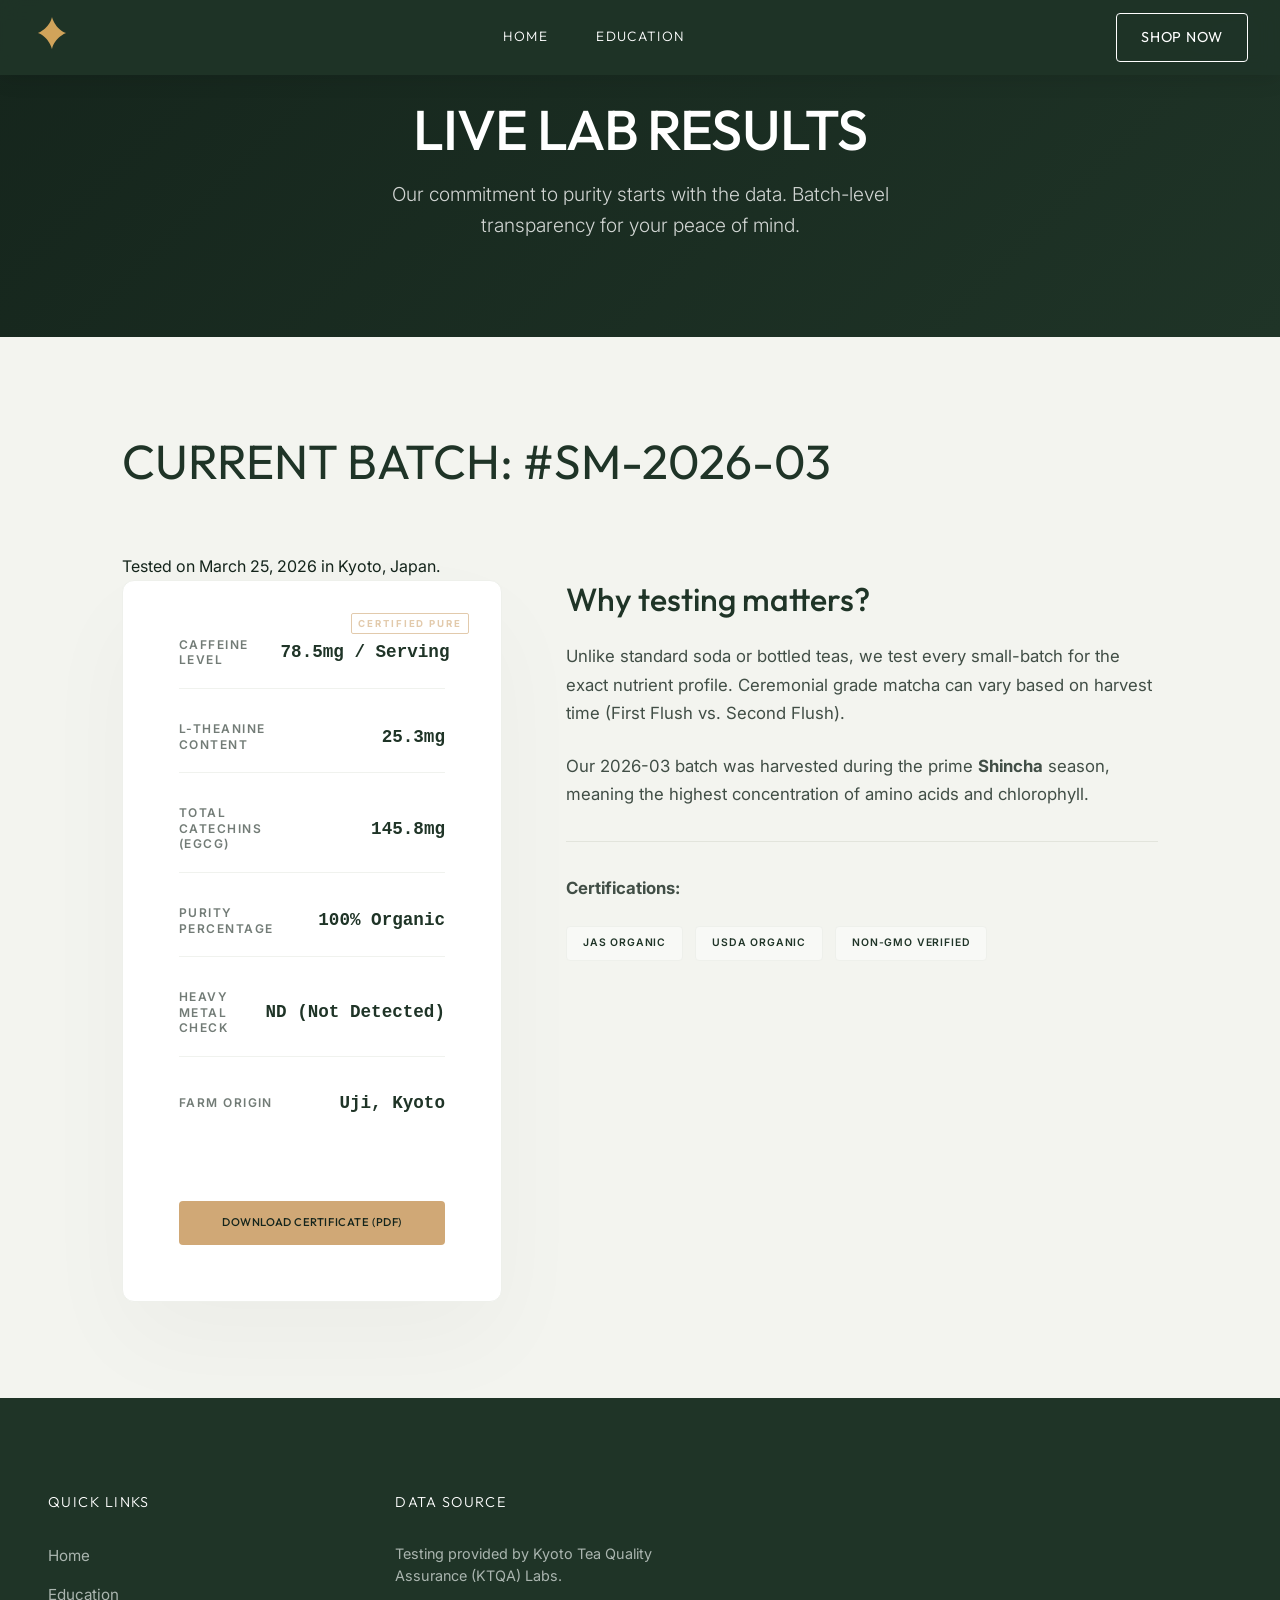
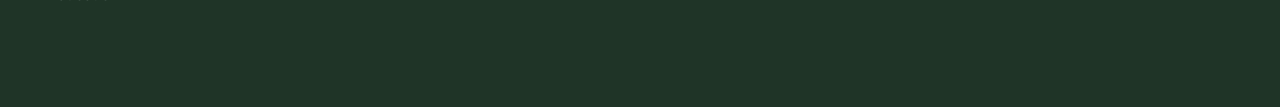
==== commit 9a0e4231: "modified:   site/batch-results.html 	modified:   site/education.html 	new file:   site/images/Uji-vs" ====
--- a/site/batch-results.html
+++ b/site/batch-results.html
@@ -75,7 +75,7 @@
                         <span class="stat-label">Farm Origin</span>
                         <span class="stat-value">Uji, Kyoto</span>
                     </div>
-                    <a href="#" class="btn btn-solid btn-full" style="margin-top: 2rem; font-size: 0.7rem;">SHOW
+                    <a href="#" class="btn btn-solid btn-full" style="margin-top: 2rem; font-size: 0.7rem;">DOWNLOAD
                         CERTIFICATE (PDF)</a>
                 </div>
 
